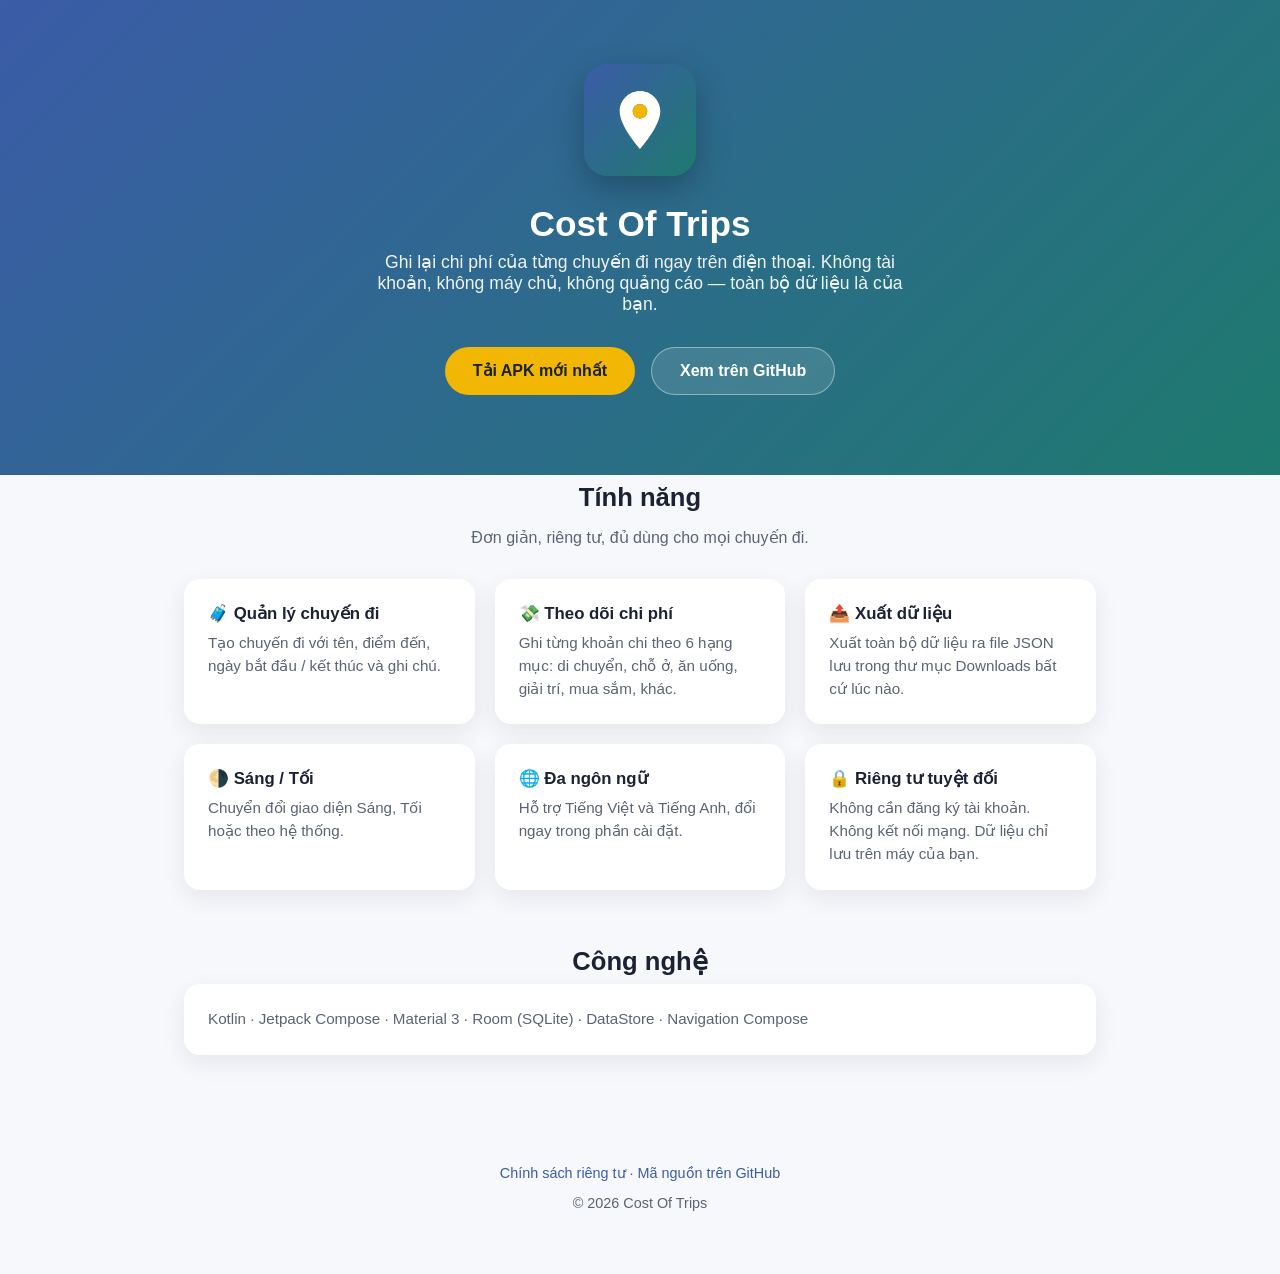
==== docs/index.html @ c825b2e6 "Add release CI, branding, landing page, and Play Store compliance fixes - GitHub Actions workflow bu" ====
<!DOCTYPE html>
<html lang="vi">
<head>
<meta charset="UTF-8" />
<meta name="viewport" content="width=device-width, initial-scale=1.0" />
<title>Cost Of Trips - Chi Phí Chuyến Đi</title>
<meta name="description" content="Ứng dụng Android ghi lại chi phí của từng chuyến đi. Không cần tài khoản, dữ liệu lưu ngay trên điện thoại." />
<link rel="icon" type="image/svg+xml" href="../branding/logo.svg" />
<style>
  :root {
    --blue: #3B5CA8;
    --teal: #1E7A6E;
    --gold: #F2B705;
    --ink: #1A2233;
    --muted: #5B6472;
    --bg: #F6F8FB;
    --card: #FFFFFF;
  }
  * { box-sizing: border-box; }
  body {
    margin: 0;
    font-family: -apple-system, BlinkMacSystemFont, "Segoe UI", Roboto, Helvetica, Arial, sans-serif;
    color: var(--ink);
    background: var(--bg);
  }
  a { color: inherit; }
  .hero {
    background: linear-gradient(135deg, var(--blue), var(--teal));
    color: #fff;
    padding: 64px 24px 80px;
    text-align: center;
  }
  .hero img {
    width: 112px;
    height: 112px;
    border-radius: 24px;
    box-shadow: 0 12px 32px rgba(0,0,0,0.25);
  }
  .hero h1 {
    font-size: 2.2rem;
    margin: 24px 0 8px;
  }
  .hero p {
    font-size: 1.1rem;
    opacity: 0.92;
    max-width: 560px;
    margin: 0 auto 32px;
  }
  .cta {
    display: inline-flex;
    gap: 16px;
    flex-wrap: wrap;
    justify-content: center;
  }
  .btn {
    display: inline-block;
    padding: 14px 28px;
    border-radius: 999px;
    text-decoration: none;
    font-weight: 600;
  }
  .btn-primary {
    background: var(--gold);
    color: var(--ink);
  }
  .btn-secondary {
    background: rgba(255,255,255,0.12);
    color: #fff;
    border: 1px solid rgba(255,255,255,0.4);
  }
  main {
    max-width: 960px;
    margin: -48px auto 0;
    padding: 0 24px 64px;
  }
  .features {
    display: grid;
    grid-template-columns: repeat(auto-fit, minmax(220px, 1fr));
    gap: 20px;
    margin-top: 32px;
  }
  .card {
    background: var(--card);
    border-radius: 16px;
    padding: 24px;
    box-shadow: 0 8px 24px rgba(20,30,60,0.08);
  }
  .card h3 {
    margin: 0 0 8px;
    font-size: 1.05rem;
  }
  .card p {
    margin: 0;
    color: var(--muted);
    font-size: 0.95rem;
    line-height: 1.5;
  }
  .section-title {
    text-align: center;
    margin-top: 56px;
  }
  .section-title h2 {
    font-size: 1.6rem;
    margin-bottom: 4px;
  }
  .section-title p {
    color: var(--muted);
  }
  footer {
    text-align: center;
    padding: 32px 24px 48px;
    color: var(--muted);
    font-size: 0.9rem;
  }
  footer a {
    color: var(--blue);
    text-decoration: none;
  }
  .stack {
    margin-top: 8px;
  }
</style>
</head>
<body>

<section class="hero">
  <img src="../branding/logo.svg" alt="Cost Of Trips logo" />
  <h1>Cost Of Trips</h1>
  <p>Ghi lại chi phí của từng chuyến đi ngay trên điện thoại. Không tài khoản, không máy chủ, không quảng cáo — toàn bộ dữ liệu là của bạn.</p>
  <div class="cta">
    <a class="btn btn-primary" href="https://github.com/nhockool1002/cost-of-trips/releases/latest">Tải APK mới nhất</a>
    <a class="btn btn-secondary" href="https://github.com/nhockool1002/cost-of-trips">Xem trên GitHub</a>
  </div>
</section>

<main>
  <div class="section-title">
    <h2>Tính năng</h2>
    <p>Đơn giản, riêng tư, đủ dùng cho mọi chuyến đi.</p>
  </div>
  <div class="features">
    <div class="card">
      <h3>🧳 Quản lý chuyến đi</h3>
      <p>Tạo chuyến đi với tên, điểm đến, ngày bắt đầu / kết thúc và ghi chú.</p>
    </div>
    <div class="card">
      <h3>💸 Theo dõi chi phí</h3>
      <p>Ghi từng khoản chi theo 6 hạng mục: di chuyển, chỗ ở, ăn uống, giải trí, mua sắm, khác.</p>
    </div>
    <div class="card">
      <h3>📤 Xuất dữ liệu</h3>
      <p>Xuất toàn bộ dữ liệu ra file JSON lưu trong thư mục Downloads bất cứ lúc nào.</p>
    </div>
    <div class="card">
      <h3>🌗 Sáng / Tối</h3>
      <p>Chuyển đổi giao diện Sáng, Tối hoặc theo hệ thống.</p>
    </div>
    <div class="card">
      <h3>🌐 Đa ngôn ngữ</h3>
      <p>Hỗ trợ Tiếng Việt và Tiếng Anh, đổi ngay trong phần cài đặt.</p>
    </div>
    <div class="card">
      <h3>🔒 Riêng tư tuyệt đối</h3>
      <p>Không cần đăng ký tài khoản. Không kết nối mạng. Dữ liệu chỉ lưu trên máy của bạn.</p>
    </div>
  </div>

  <div class="section-title">
    <h2>Công nghệ</h2>
  </div>
  <div class="features stack">
    <div class="card">
      <p>Kotlin · Jetpack Compose · Material 3 · Room (SQLite) · DataStore · Navigation Compose</p>
    </div>
  </div>
</main>

<footer>
  <p><a href="privacy.html">Chính sách riêng tư</a> · <a href="https://github.com/nhockool1002/cost-of-trips">Mã nguồn trên GitHub</a></p>
  <p>&copy; 2026 Cost Of Trips</p>
</footer>

</body>
</html>
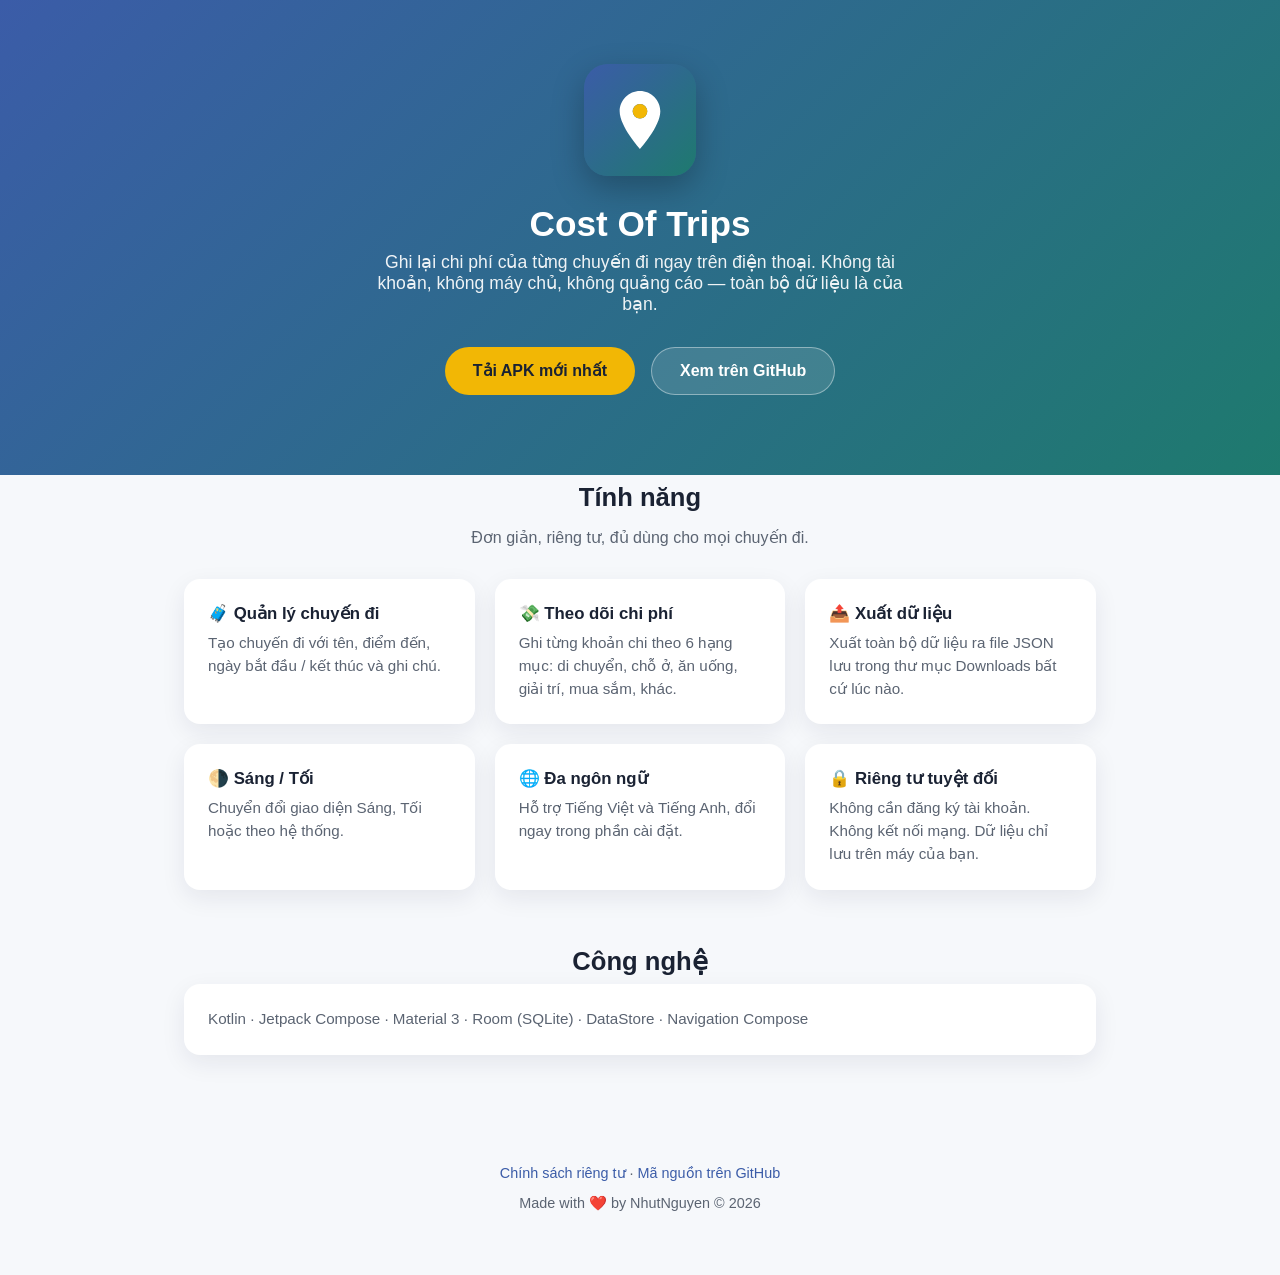
==== commit 93d1d2c5: "Redesign UI to be friendlier and more modern, refresh marketing assets - New design system: gradient" ====
--- a/docs/index.html
+++ b/docs/index.html
@@ -177,7 +177,7 @@
 
 <footer>
   <p><a href="privacy.html">Chính sách riêng tư</a> · <a href="https://github.com/nhockool1002/cost-of-trips">Mã nguồn trên GitHub</a></p>
-  <p>&copy; 2026 Cost Of Trips</p>
+  <p>Made with ❤️ by NhutNguyen &copy; 2026</p>
 </footer>
 
 </body>
